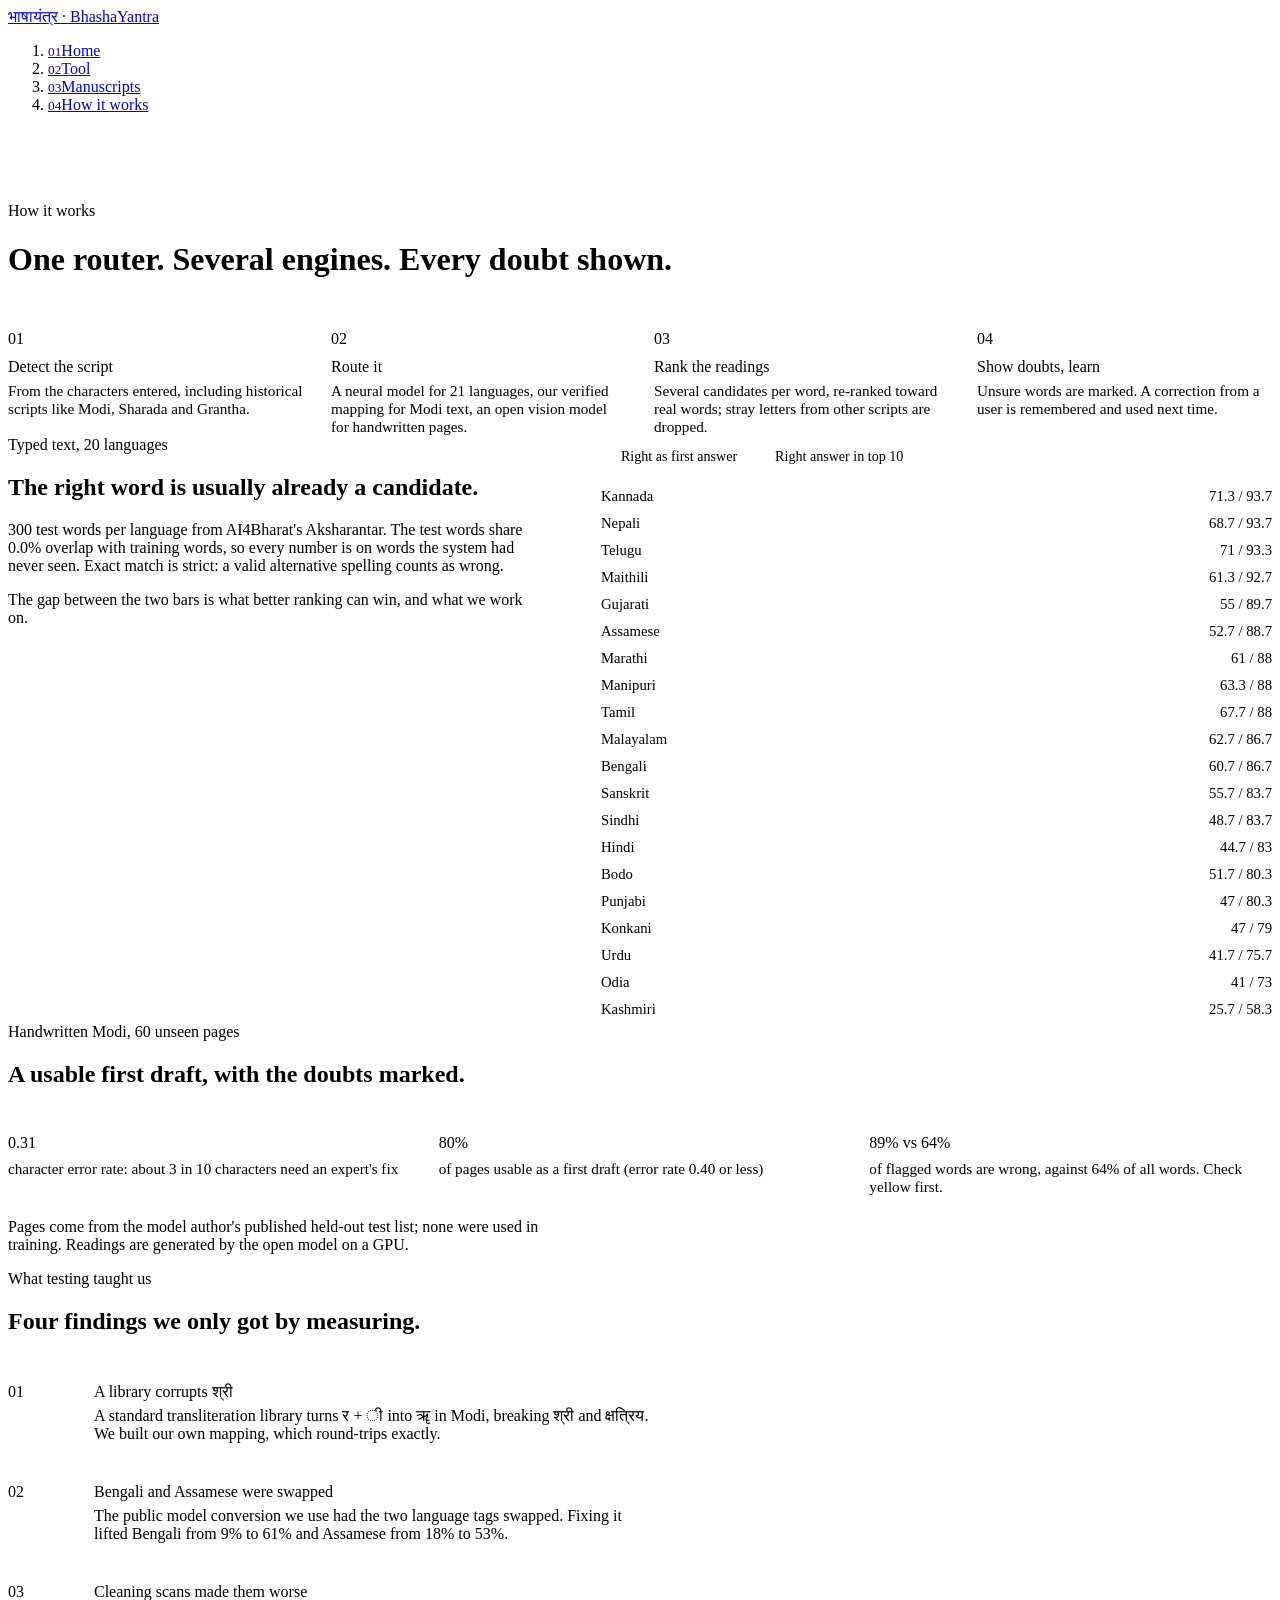
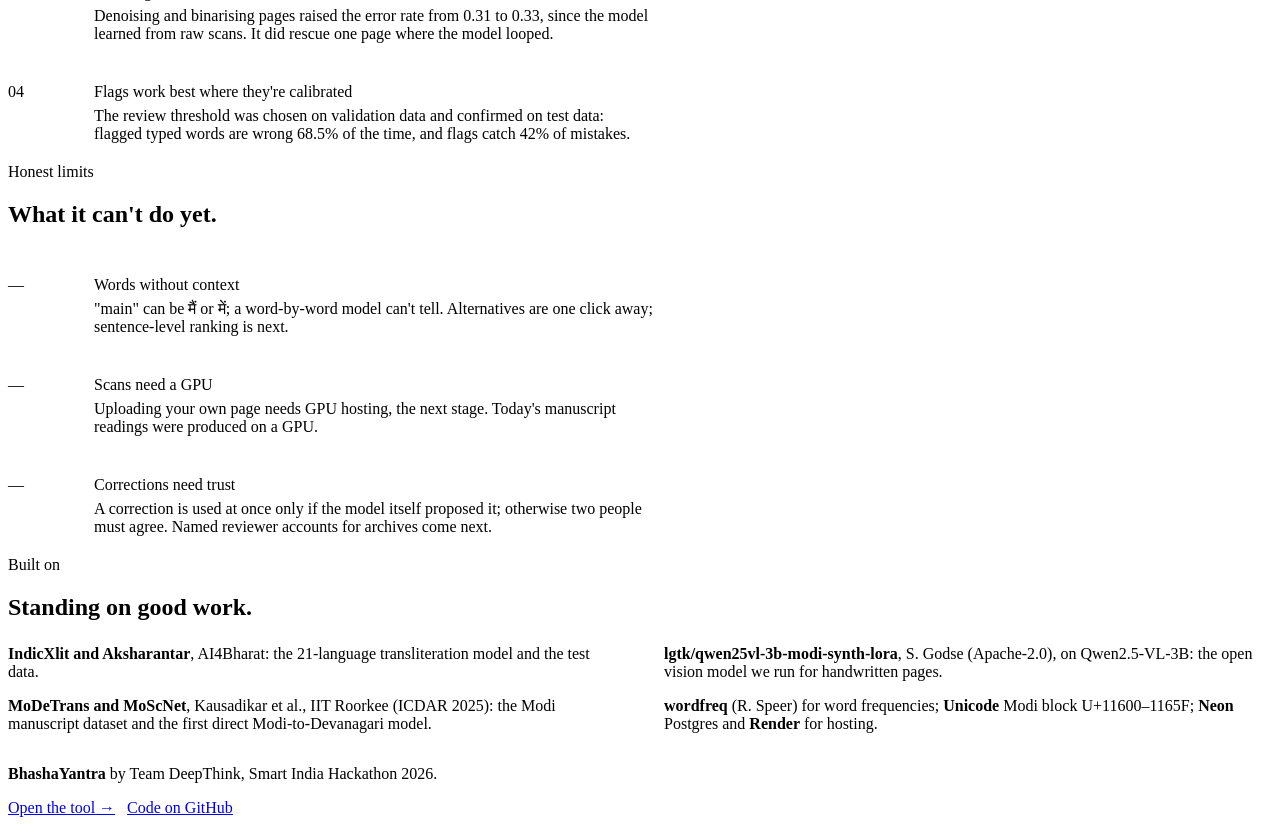
==== backend/static/about.html @ 69debc09 "Multi-page site: landing, tool, about; live camera; deep links" ====
<!doctype html>
<html lang="en">
<head>
<meta charset="utf-8">
<meta name="viewport" content="width=device-width, initial-scale=1">
<title>How BhashaYantra works, and how we measured it</title>
<link rel="preconnect" href="https://fonts.googleapis.com">
<link rel="preconnect" href="https://fonts.gstatic.com" crossorigin>
<link href="https://fonts.googleapis.com/css2?family=Hind:wght@400;500;600&family=Tiro+Devanagari+Marathi&family=Noto+Sans+Modi&display=swap" rel="stylesheet">
<link rel="stylesheet" href="/static/site.css">
<style>
  .intro { padding-top: clamp(40px, 8vh, 96px); }
  .steps { list-style: none; padding: 0; margin: 36px 0 0; display: grid; grid-template-columns: repeat(4, 1fr); gap: 28px; }
  .steps li { border-top: 1px solid var(--ink); padding-top: 16px; }
  .steps b { display: block; font: 400 2.6rem/1 var(--deva); color: var(--ink-soft); margin-bottom: 10px; }
  .steps h3 { margin: 0 0 6px; font: 600 1.05rem var(--ui); }
  .steps p { margin: 0; color: var(--ink-soft); font-size: .95rem; }
  @media (max-width: 900px) { .steps { grid-template-columns: 1fr 1fr; } }
  @media (max-width: 560px) { .steps { grid-template-columns: 1fr; } }

  .two { display: grid; grid-template-columns: 1fr 1.3fr; gap: clamp(28px, 6vw, 90px); align-items: start; }
  @media (max-width: 900px) { .two { grid-template-columns: 1fr; } }
  .bars { margin-top: 8px; }
  .bar { display: grid; grid-template-columns: 110px 1fr 90px; gap: 12px; align-items: center; font-size: .92rem; padding: 5px 0; }
  .track { position: relative; height: 12px; background: var(--sheet); border-radius: 2px; overflow: hidden; }
  .track i { position: absolute; left: 0; top: 0; bottom: 0; }
  .track .t10 { background: var(--rule); }
  .track .t1 { background: var(--ink); }
  .bar .v { color: var(--ink-soft); font-variant-numeric: tabular-nums; text-align: right; }
  .legend { display: flex; gap: 18px; font-size: .88rem; color: var(--ink-soft); margin: 12px 0 18px; flex-wrap: wrap; }
  .legend i { display: inline-block; width: 14px; height: 10px; margin-right: 6px; vertical-align: middle; }
  @media (prefers-reduced-motion: no-preference) {
    .js .bars .track i { transform: scaleX(0); transform-origin: left; transition: transform 1s cubic-bezier(.2,.7,.2,1); }
    .js .bars.in .track i { transform: scaleX(1); }
  }

  .facts { display: grid; grid-template-columns: repeat(3, 1fr); gap: 28px; margin-top: 32px; }
  .facts div { border-top: 1px solid var(--ink); padding-top: 14px; }
  .facts b { display: block; font: 400 clamp(2rem, 4vw, 3.2rem)/1 var(--deva); margin-bottom: 8px; }
  .facts span { color: var(--ink-soft); font-size: .95rem; }
  @media (max-width: 760px) { .facts { grid-template-columns: 1fr; } }

  .finds { list-style: none; padding: 0; margin: 28px 0 0; }
  .finds li { display: grid; grid-template-columns: 70px 1fr; gap: 16px; border-top: 1px solid var(--rule); padding: 20px 0; }
  .finds li > b { font: 400 1.8rem/1 var(--deva); color: var(--ink-soft); }
  .finds h3 { margin: 0 0 6px; font: 400 1.5rem/1.2 var(--deva); }
  .finds p { margin: 0; color: var(--ink-soft); max-width: 70ch; }
  .credits { columns: 2; column-gap: 48px; margin-top: 24px; }
  .credits p { break-inside: avoid; margin: 0 0 16px; color: var(--ink-soft); }
  .credits b { color: var(--ink); }
  @media (max-width: 760px) { .credits { columns: 1; } }
</style>
</head>
<body>
<script>document.documentElement.classList.add("js")</script>

<nav class="top" aria-label="Site">
  <a class="mark" href="/">भाषायंत्र · BhashaYantra</a>
  <ol>
    <li><a href="/"><small>01</small>Home</a></li>
    <li><a href="/app"><small>02</small>Tool</a></li>
    <li><a href="/app#scan"><small>03</small>Manuscripts</a></li>
    <li><a href="/about" aria-current="page"><small>04</small>How it works</a></li>
  </ol>
</nav>

<header class="section intro">
  <span class="kicker">How it works</span>
  <h1 class="display reveal">One router. Several engines. Every doubt shown.</h1>
  <ol class="steps">
    <li class="reveal"><b>01</b><h3>Detect the script</h3><p>From the characters entered, including historical scripts like Modi, Sharada and Grantha.</p></li>
    <li class="reveal"><b>02</b><h3>Route it</h3><p>A neural model for 21 languages, our verified mapping for Modi text, an open vision model for handwritten pages.</p></li>
    <li class="reveal"><b>03</b><h3>Rank the readings</h3><p>Several candidates per word, re-ranked toward real words; stray letters from other scripts are dropped.</p></li>
    <li class="reveal"><b>04</b><h3>Show doubts, learn</h3><p>Unsure words are marked. A correction from a user is remembered and used next time.</p></li>
  </ol>
</header>

<section class="section two">
  <div class="reveal">
    <span class="kicker">Typed text, 20 languages</span>
    <h2 class="h2">The right word is usually already a candidate.</h2>
    <p class="muted" style="margin-top:16px">300 test words per language from AI4Bharat's Aksharantar. The test words share 0.0% overlap with training words, so every number is on words the system had never seen. Exact match is strict: a valid alternative spelling counts as wrong.</p>
    <p class="muted">The gap between the two bars is what better ranking can win, and what we work on.</p>
  </div>
  <div>
    <div class="legend"><span><i style="background:var(--ink)"></i>Right as first answer</span><span><i style="background:var(--rule)"></i>Right answer in top 10</span></div>
    <div class="bars reveal" id="bars"></div>
  </div>
</section>

<section class="section">
  <span class="kicker">Handwritten Modi, 60 unseen pages</span>
  <h2 class="h2 reveal">A usable first draft, with the doubts marked.</h2>
  <div class="facts">
    <div class="reveal"><b>0.31</b><span>character error rate: about 3 in 10 characters need an expert's fix</span></div>
    <div class="reveal"><b>80%</b><span>of pages usable as a first draft (error rate 0.40 or less)</span></div>
    <div class="reveal"><b>89% vs 64%</b><span>of flagged words are wrong, against 64% of all words. Check yellow first.</span></div>
  </div>
  <p class="muted reveal" style="margin-top:22px;max-width:70ch">Pages come from the model author's published held-out test list; none were used in training. Readings are generated by the open model on a GPU.</p>
</section>

<section class="section">
  <span class="kicker">What testing taught us</span>
  <h2 class="h2 reveal">Four findings we only got by measuring.</h2>
  <ol class="finds">
    <li class="reveal"><b>01</b><div><h3>A library corrupts श्री</h3><p>A standard transliteration library turns र + ी into ॠ in Modi, breaking श्री and क्षत्रिय. We built our own mapping, which round-trips exactly.</p></div></li>
    <li class="reveal"><b>02</b><div><h3>Bengali and Assamese were swapped</h3><p>The public model conversion we use had the two language tags swapped. Fixing it lifted Bengali from 9% to 61% and Assamese from 18% to 53%.</p></div></li>
    <li class="reveal"><b>03</b><div><h3>Cleaning scans made them worse</h3><p>Denoising and binarising pages raised the error rate from 0.31 to 0.33, since the model learned from raw scans. It did rescue one page where the model looped.</p></div></li>
    <li class="reveal"><b>04</b><div><h3>Flags work best where they're calibrated</h3><p>The review threshold was chosen on validation data and confirmed on test data: flagged typed words are wrong 68.5% of the time, and flags catch 42% of mistakes.</p></div></li>
  </ol>
</section>

<section class="section">
  <span class="kicker">Honest limits</span>
  <h2 class="h2 reveal">What it can't do yet.</h2>
  <ol class="finds">
    <li class="reveal"><b>—</b><div><h3>Words without context</h3><p>"main" can be मैं or में; a word-by-word model can't tell. Alternatives are one click away; sentence-level ranking is next.</p></div></li>
    <li class="reveal"><b>—</b><div><h3>Scans need a GPU</h3><p>Uploading your own page needs GPU hosting, the next stage. Today's manuscript readings were produced on a GPU.</p></div></li>
    <li class="reveal"><b>—</b><div><h3>Corrections need trust</h3><p>A correction is used at once only if the model itself proposed it; otherwise two people must agree. Named reviewer accounts for archives come next.</p></div></li>
  </ol>
</section>

<section class="section">
  <span class="kicker">Built on</span>
  <h2 class="h2 reveal">Standing on good work.</h2>
  <div class="credits reveal">
    <p><b>IndicXlit and Aksharantar</b>, AI4Bharat: the 21-language transliteration model and the test data.</p>
    <p><b>MoDeTrans and MoScNet</b>, Kausadikar et al., IIT Roorkee (ICDAR 2025): the Modi manuscript dataset and the first direct Modi-to-Devanagari model.</p>
    <p><b>lgtk/qwen25vl-3b-modi-synth-lora</b>, S. Godse (Apache-2.0), on Qwen2.5-VL-3B: the open vision model we run for handwritten pages.</p>
    <p><b>wordfreq</b> (R. Speer) for word frequencies; <b>Unicode</b> Modi block U+11600–1165F; <b>Neon</b> Postgres and <b>Render</b> for hosting.</p>
  </div>
</section>

<footer class="foot">
  <p><b>BhashaYantra</b> by Team DeepThink, Smart India Hackathon 2026.</p>
  <p><a href="/app">Open the tool →</a> &nbsp; <a href="https://github.com/anushkak270706-bot/bhashayantra" target="_blank" rel="noopener">Code on GitHub</a></p>
</footer>

<script>
const LANGS = [["Kannada",71.3,93.7],["Nepali",68.7,93.7],["Telugu",71.0,93.3],["Maithili",61.3,92.7],["Gujarati",55.0,89.7],
  ["Assamese",52.7,88.7],["Marathi",61.0,88.0],["Manipuri",63.3,88.0],["Tamil",67.7,88.0],["Malayalam",62.7,86.7],
  ["Bengali",60.7,86.7],["Sanskrit",55.7,83.7],["Sindhi",48.7,83.7],["Hindi",44.7,83.0],["Bodo",51.7,80.3],
  ["Punjabi",47.0,80.3],["Konkani",47.0,79.0],["Urdu",41.7,75.7],["Odia",41.0,73.0],["Kashmiri",25.7,58.3]];
const bars = document.getElementById("bars");
bars.innerHTML = LANGS.map(([n, t1, t10]) =>
  `<div class="bar"><span>${n}</span><span class="track" role="img" aria-label="${n}: ${t1}% first answer, ${t10}% in top 10">
     <i class="t10" style="width:${t10}%"></i><i class="t1" style="width:${t1}%"></i></span>
   <span class="v">${t1} / ${t10}</span></div>`).join("");
const io = new IntersectionObserver(es => es.forEach(e => { if (e.isIntersecting) { e.target.classList.add("in"); io.unobserve(e.target); } }), { threshold: .12 });
document.querySelectorAll(".reveal").forEach(el => io.observe(el));
</script>
</body>
</html>
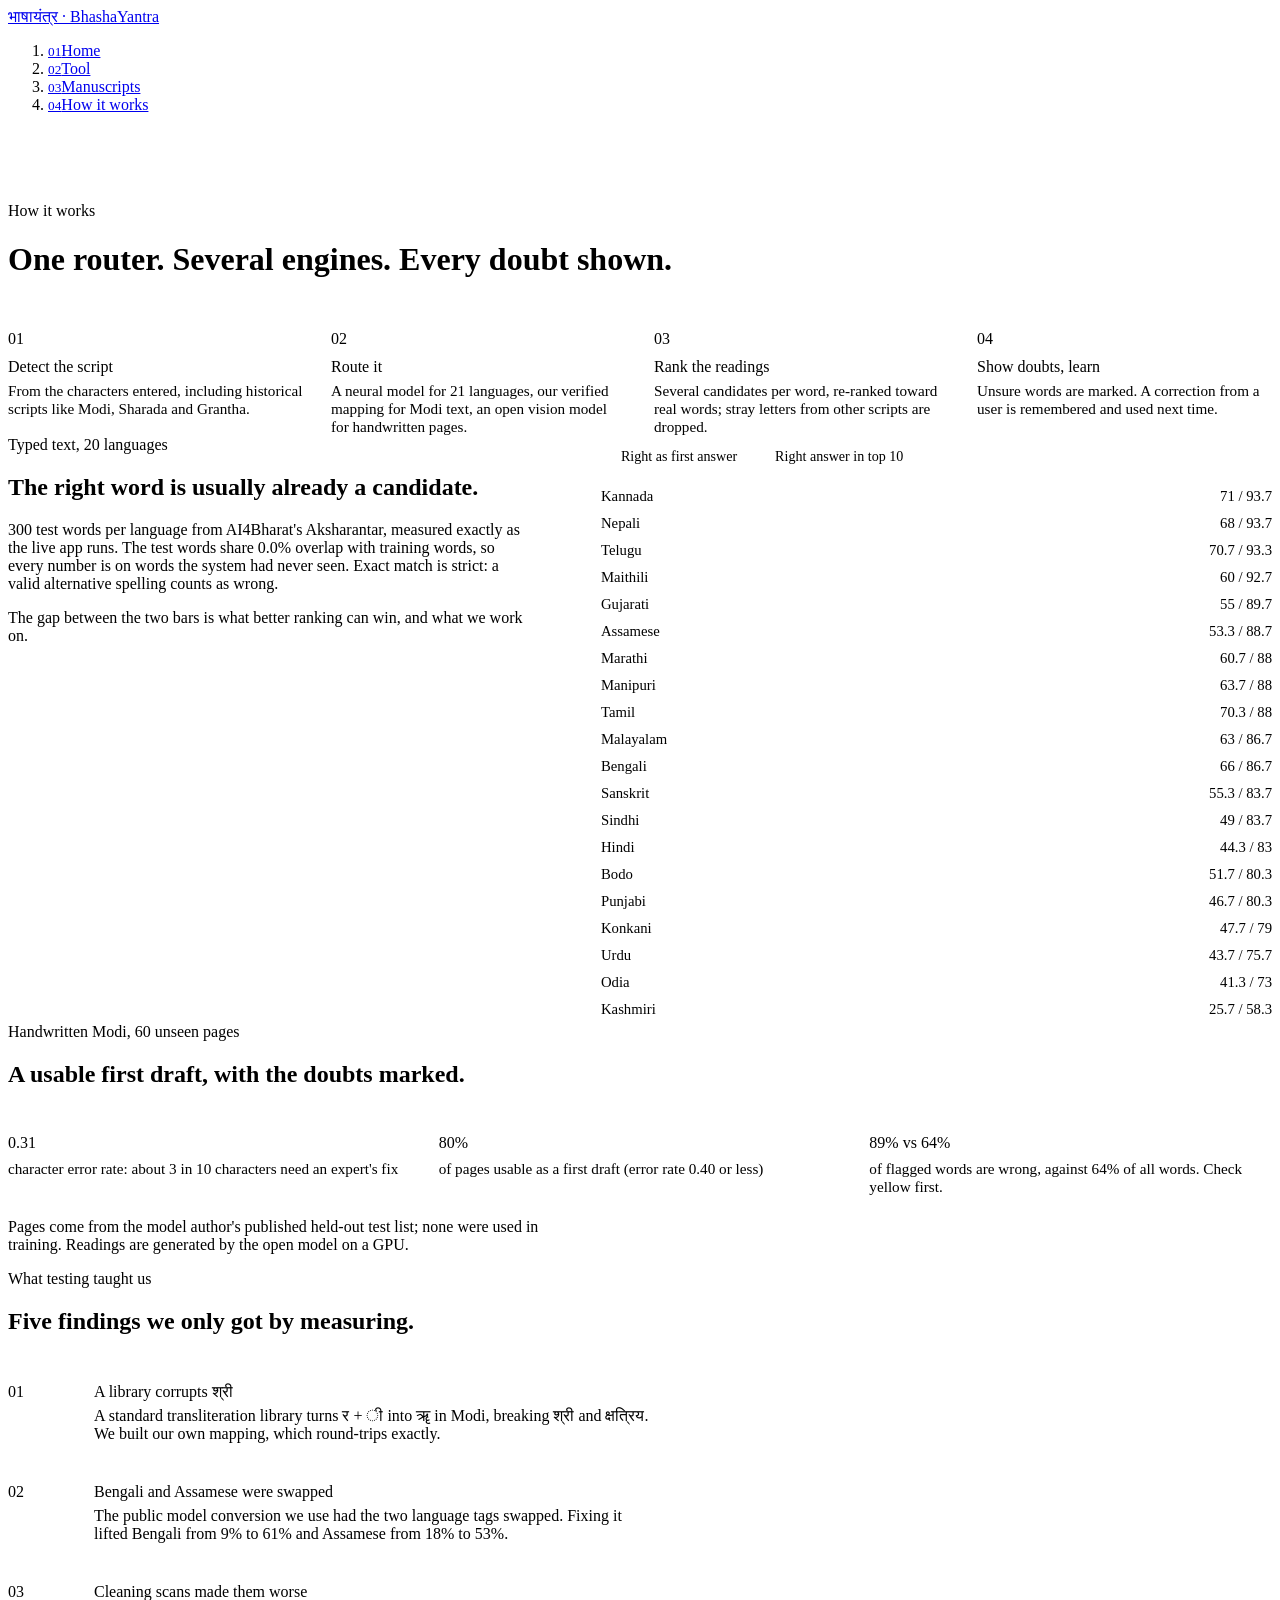
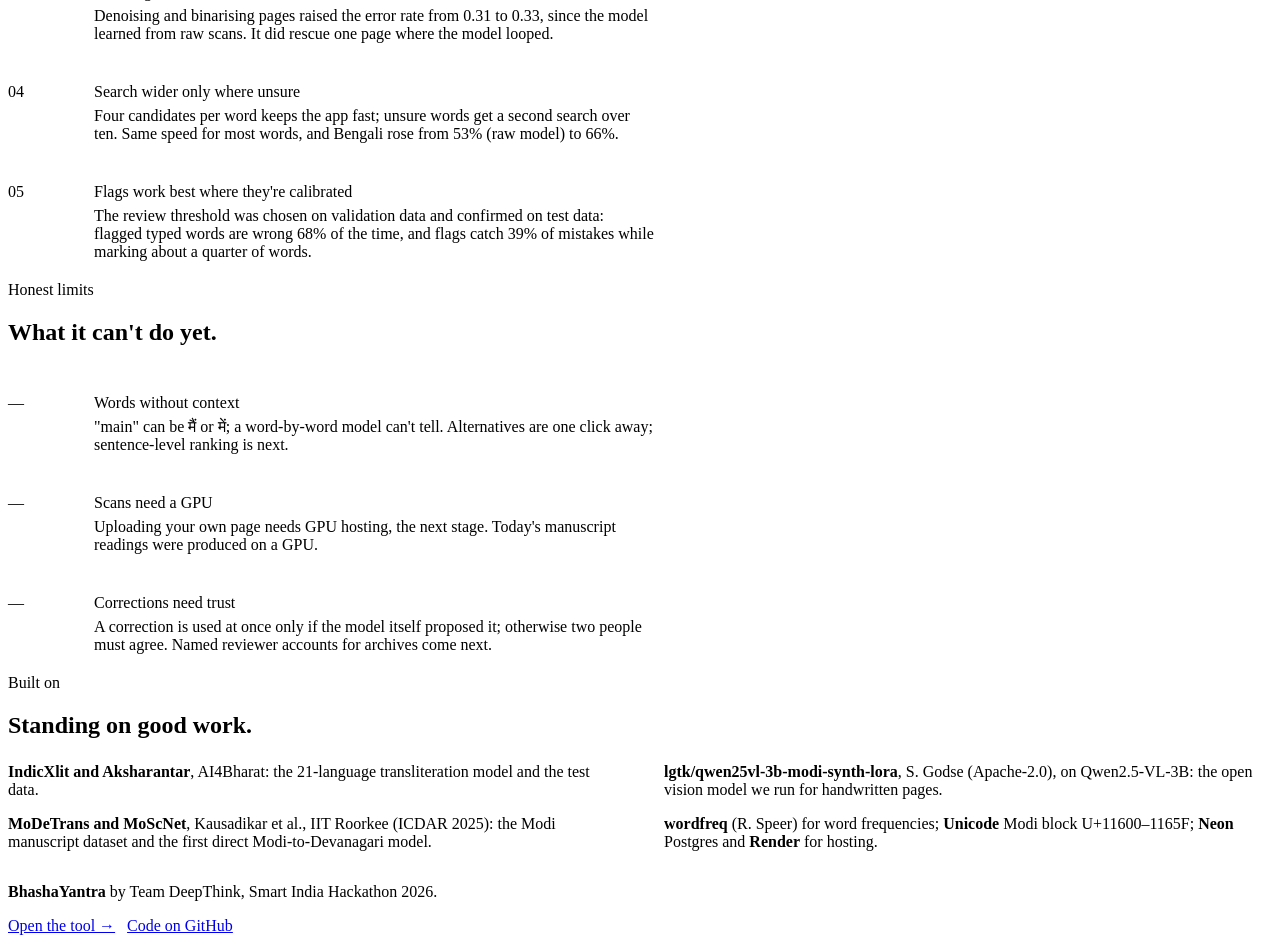
==== commit 0e0c4d49: "Evaluate the live app path; update About with measured results" ====
--- a/backend/static/about.html
+++ b/backend/static/about.html
@@ -79,7 +79,7 @@
   <div class="reveal">
     <span class="kicker">Typed text, 20 languages</span>
     <h2 class="h2">The right word is usually already a candidate.</h2>
-    <p class="muted" style="margin-top:16px">300 test words per language from AI4Bharat's Aksharantar. The test words share 0.0% overlap with training words, so every number is on words the system had never seen. Exact match is strict: a valid alternative spelling counts as wrong.</p>
+    <p class="muted" style="margin-top:16px">300 test words per language from AI4Bharat's Aksharantar, measured exactly as the live app runs. The test words share 0.0% overlap with training words, so every number is on words the system had never seen. Exact match is strict: a valid alternative spelling counts as wrong.</p>
     <p class="muted">The gap between the two bars is what better ranking can win, and what we work on.</p>
   </div>
   <div>
@@ -101,12 +101,13 @@
 
 <section class="section">
   <span class="kicker">What testing taught us</span>
-  <h2 class="h2 reveal">Four findings we only got by measuring.</h2>
+  <h2 class="h2 reveal">Five findings we only got by measuring.</h2>
   <ol class="finds">
     <li class="reveal"><b>01</b><div><h3>A library corrupts श्री</h3><p>A standard transliteration library turns र + ी into ॠ in Modi, breaking श्री and क्षत्रिय. We built our own mapping, which round-trips exactly.</p></div></li>
     <li class="reveal"><b>02</b><div><h3>Bengali and Assamese were swapped</h3><p>The public model conversion we use had the two language tags swapped. Fixing it lifted Bengali from 9% to 61% and Assamese from 18% to 53%.</p></div></li>
     <li class="reveal"><b>03</b><div><h3>Cleaning scans made them worse</h3><p>Denoising and binarising pages raised the error rate from 0.31 to 0.33, since the model learned from raw scans. It did rescue one page where the model looped.</p></div></li>
-    <li class="reveal"><b>04</b><div><h3>Flags work best where they're calibrated</h3><p>The review threshold was chosen on validation data and confirmed on test data: flagged typed words are wrong 68.5% of the time, and flags catch 42% of mistakes.</p></div></li>
+    <li class="reveal"><b>04</b><div><h3>Search wider only where unsure</h3><p>Four candidates per word keeps the app fast; unsure words get a second search over ten. Same speed for most words, and Bengali rose from 53% (raw model) to 66%.</p></div></li>
+    <li class="reveal"><b>05</b><div><h3>Flags work best where they're calibrated</h3><p>The review threshold was chosen on validation data and confirmed on test data: flagged typed words are wrong 68% of the time, and flags catch 39% of mistakes while marking about a quarter of words.</p></div></li>
   </ol>
 </section>
 
@@ -137,10 +138,11 @@
 </footer>
 
 <script>
-const LANGS = [["Kannada",71.3,93.7],["Nepali",68.7,93.7],["Telugu",71.0,93.3],["Maithili",61.3,92.7],["Gujarati",55.0,89.7],
-  ["Assamese",52.7,88.7],["Marathi",61.0,88.0],["Manipuri",63.3,88.0],["Tamil",67.7,88.0],["Malayalam",62.7,86.7],
-  ["Bengali",60.7,86.7],["Sanskrit",55.7,83.7],["Sindhi",48.7,83.7],["Hindi",44.7,83.0],["Bodo",51.7,80.3],
-  ["Punjabi",47.0,80.3],["Konkani",47.0,79.0],["Urdu",41.7,75.7],["Odia",41.0,73.0],["Kashmiri",25.7,58.3]];
+// Live-app mode: 4 candidates, wider search for unsure words (python -m eval.evaluate --all --n 300 --app)
+const LANGS = [["Kannada",71.0,93.7],["Nepali",68.0,93.7],["Telugu",70.7,93.3],["Maithili",60.0,92.7],["Gujarati",55.0,89.7],
+  ["Assamese",53.3,88.7],["Marathi",60.7,88.0],["Manipuri",63.7,88.0],["Tamil",70.3,88.0],["Malayalam",63.0,86.7],
+  ["Bengali",66.0,86.7],["Sanskrit",55.3,83.7],["Sindhi",49.0,83.7],["Hindi",44.3,83.0],["Bodo",51.7,80.3],
+  ["Punjabi",46.7,80.3],["Konkani",47.7,79.0],["Urdu",43.7,75.7],["Odia",41.3,73.0],["Kashmiri",25.7,58.3]];
 const bars = document.getElementById("bars");
 bars.innerHTML = LANGS.map(([n, t1, t10]) =>
   `<div class="bar"><span>${n}</span><span class="track" role="img" aria-label="${n}: ${t1}% first answer, ${t10}% in top 10">
